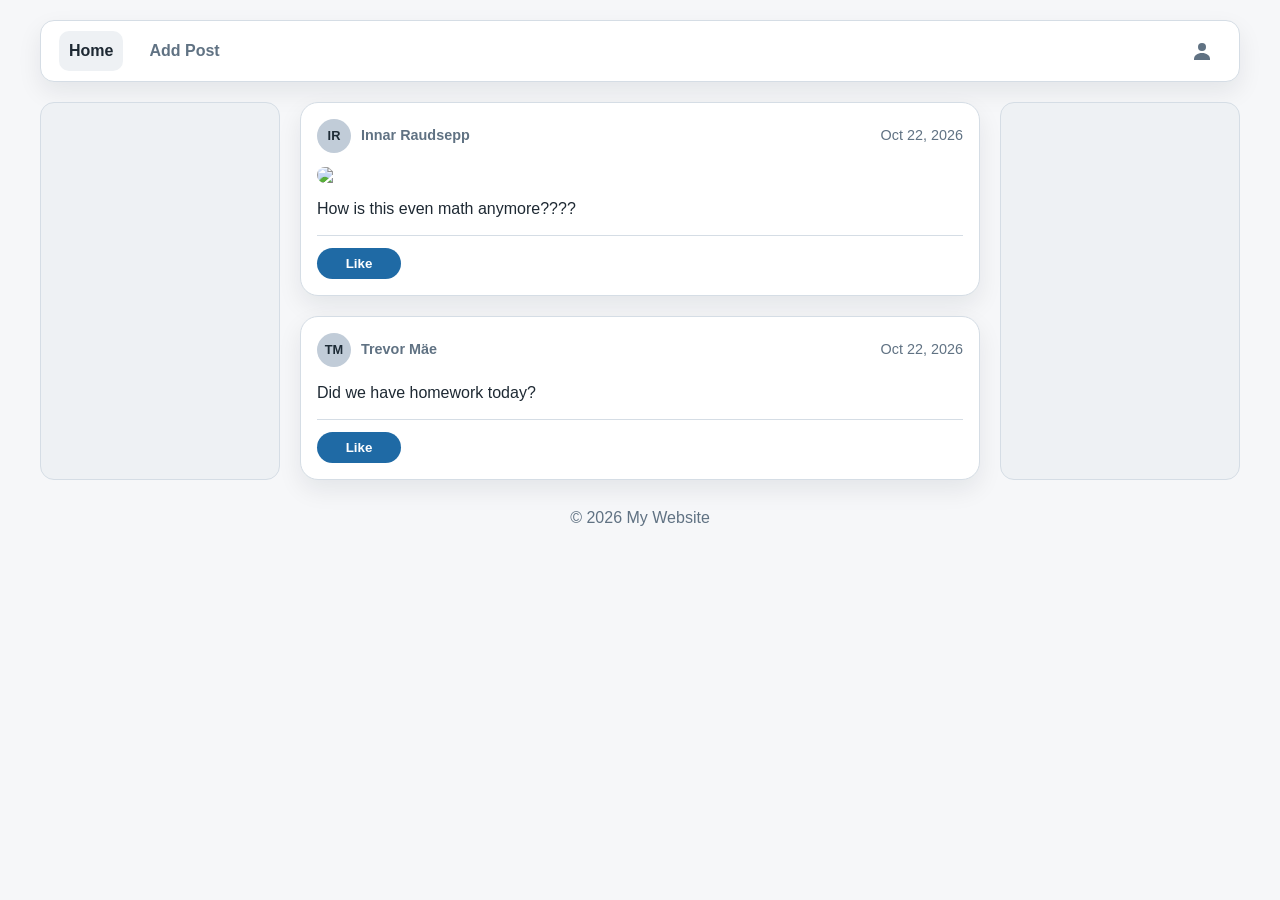
==== index.html @ f350a34e "Add initial HTML structure for addPost and login pages; create main CSS file for styling" ====
<!DOCTYPE html>
<html lang="en">
<head>
    <meta charset="UTF-8">
    <meta name="viewport" content="width=device-width, initial-scale=1.0">
    <link rel="stylesheet" href="main.css">
    <title>Home Feed</title>
</head>
<body>
    <header>
        <nav class="navbar" aria-label="Main navigation">
            <div class="nav-links">
                <a href="index.html" class="active">Home</a>
                <a href="addPost.html">Add Post</a>
            </div>
            <a href="login.html" class="login" aria-label="Login">
                <svg viewBox="0 0 24 24" fill="currentColor" xmlns="http://www.w3.org/2000/svg" aria-hidden="true">
                    <circle cx="12" cy="8" r="4" />
                    <path d="M12 14c-4.42 0-8 2.58-8 6v1h16v-1c0-3.42-3.58-6-8-6z" />
                </svg>
            </a>
        </nav>
    </header>

    <div class="app-container">
        <aside class="sidebar-left sidebar">
        </aside>

        <main class="feed">
            <article class="post-card">
                <div class="post-header">
                    <div class="user-info">
                        <div class="avatar">IR</div>
                        <span>Innar Raudsepp</span>
                    </div>
                    <span class="post-date">Oct 22, 2026</span>
                </div>

                <img class="post-image" src="https://encrypted-tbn0.gstatic.com/images?q=tbn:ANd9GcQcKlD4mXFggwdlZX_rpuTDvDiGs2n6sMJZvWGIioIKNQ&s=10">

                <p class="post-message">How is this even math anymore????</p>

                <div class="post-footer">
                    <button class="like-btn" type="button">Like</button>
                </div>
            </article>

            <article class="post-card">
                <div class="post-header">
                    <div class="user-info">
                        <div class="avatar">TM</div>
                        <span>Trevor Mäe</span>
                    </div>
                    <span class="post-date">Oct 22, 2026</span>
                </div>

                <p class="post-message">Did we have homework today?</p>

                <div class="post-footer">
                    <button class="like-btn" type="button">Like</button>
                </div>
            </article>

        </main>

        <aside class="sidebar-right sidebar">
        </aside>
    </div>

    <footer class="footer">
        <p>&copy; 2026 My Website</p>
    </footer>
</body>
</html>
---- main.css ----
:root {
    --bg: #f6f7f9;
    --surface: #ffffff;
    --surface-muted: #eef1f4;
    --border: #d5dde5;
    --text: #1e2933;
    --text-muted: #607283;
    --brand: #1f6aa5;
    --brand-hover: #185583;
    --radius-sm: 10px;
    --radius-md: 14px;
    --radius-lg: 18px;
    --shadow: 0 10px 24px rgba(16, 24, 40, 0.08);
}

* {
    box-sizing: border-box;
    margin: 0;
    padding: 0;
}

body {
    background-color: var(--bg);
    color: var(--text);
    font-family: "Segoe UI", Tahoma, Geneva, Verdana, sans-serif;
    line-height: 1.5;
    padding: 20px;
}

a {
    color: inherit;
    text-decoration: none;
}

.navbar {
    align-items: center;
    background-color: var(--surface);
    border: 1px solid var(--border);
    border-radius: var(--radius-md);
    box-shadow: var(--shadow);
    display: flex;
    justify-content: space-between;
    margin: 0 auto 20px;
    max-width: 1200px;
    min-height: 60px;
    padding: 10px 18px;
}

.nav-links {
    display: flex;
    gap: 16px;
}

.nav-links a {
    border-radius: var(--radius-sm);
    color: var(--text-muted);
    font-weight: 600;
    padding: 8px 10px;
    transition: background-color 0.2s ease, color 0.2s ease;
}

.nav-links a:hover,
.nav-links a.active {
    background-color: var(--surface-muted);
    color: var(--text);
}

.login {
    align-items: center;
    color: var(--text-muted);
    display: inline-flex;
    height: 38px;
    justify-content: center;
    width: 38px;
}

.login svg {
    height: 24px;
    width: 24px;
}

.app-container {
    align-items: flex-start;
    display: grid;
    gap: 20px;
    grid-template-columns: 240px minmax(320px, 1fr) 240px;
    margin: 0 auto;
    max-width: 1200px;
}

.sidebar {
    background-color: var(--surface-muted);
    border: 1px solid var(--border);
    border-radius: var(--radius-md);
    min-height: 320px;
    height: 100%; ;
    padding: 16px;
    position: sticky;
    top: 20px;
}

.feed {
    display: flex;
    flex-direction: column;
    gap: 20px;
}

.post-card {
    background-color: var(--surface);
    border: 1px solid var(--border);
    border-radius: var(--radius-lg);
    box-shadow: var(--shadow);
    display: flex;
    flex-direction: column;
    gap: 14px;
    overflow: hidden;
    padding: 16px;
}

.post-header {
    align-items: center;
    color: var(--text-muted);
    display: flex;
    font-size: 0.9rem;
    justify-content: space-between;
}

.user-info {
    align-items: center;
    display: flex;
    font-weight: 600;
    gap: 10px;
}

.avatar {
    align-items: center;
    background-color: #c1ccd8;
    border-radius: 999px;
    color: #1d2b36;
    display: flex;
    font-size: 0.8rem;
    font-weight: 700;
    height: 34px;
    justify-content: center;
    width: 34px;
}

.post-image {
    border-radius: var(--radius-sm);
    display: block;
    height: auto;
    object-fit: cover;
    width: 100%;
}

.post-message {
    font-size: 1rem;
}

.post-footer {
    border-top: 1px solid var(--border);
    padding-top: 12px;
}

.like-btn {
    background-color: var(--brand);
    border: none;
    border-radius: 999px;
    color: #ffffff;
    cursor: pointer;
    font-weight: 600;
    min-width: 84px;
    padding: 8px 14px;
    transition: background-color 0.2s ease;
}

.like-btn:hover {
    background-color: var(--brand-hover);
}

.footer {
    color: var(--text-muted);
    margin: 26px auto 6px;
    max-width: 1200px;
    text-align: center;
}

@media (max-width: 1024px) {
    .app-container {
        grid-template-columns: 1fr;
    }

    .sidebar {
        display: none;
    }
}
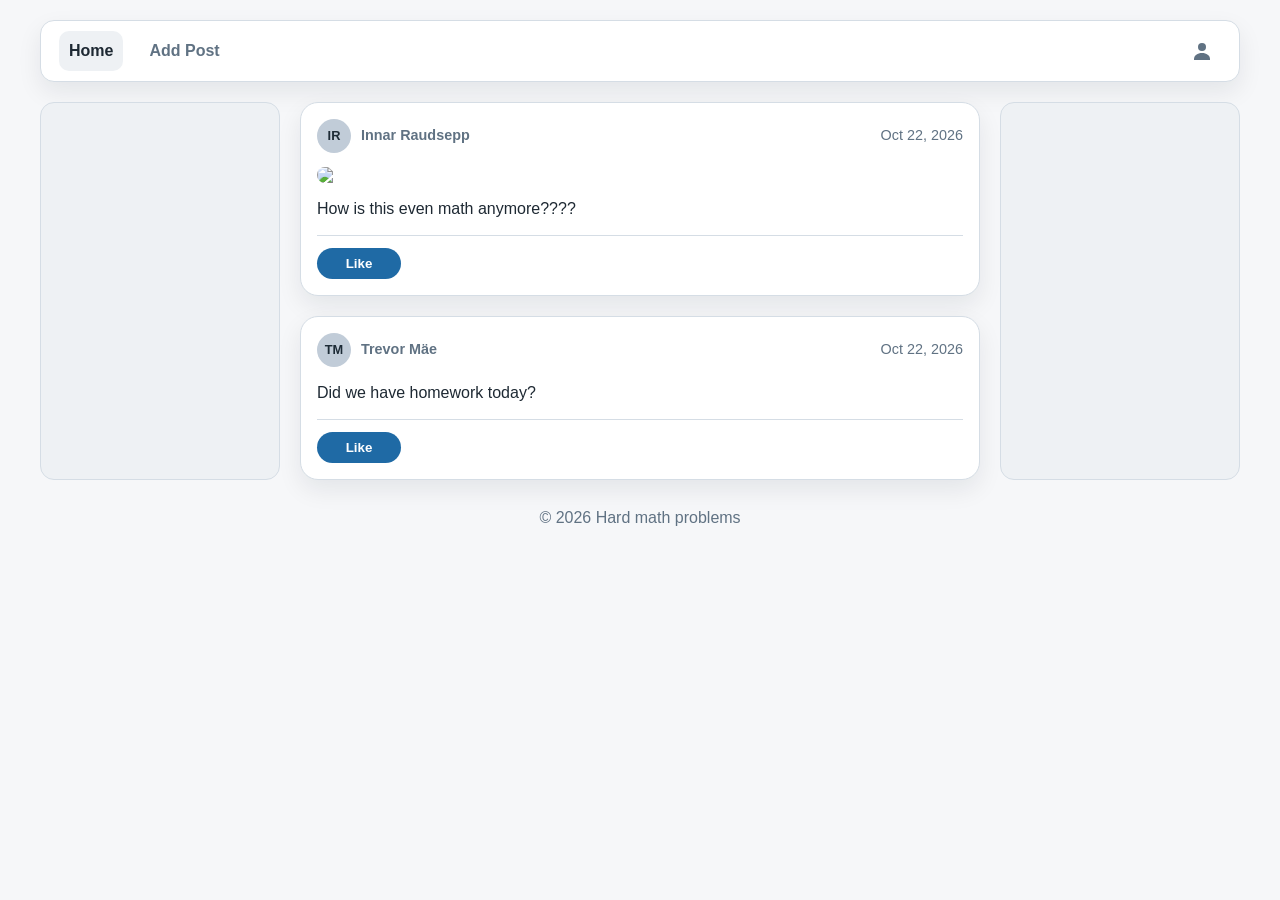
==== commit b9b24ad1: "Update footer copyright text to reflect correct attribution" ====
--- a/index.html
+++ b/index.html
@@ -68,7 +68,7 @@
     </div>
 
     <footer class="footer">
-        <p>&copy; 2026 My Website</p>
+        <p>&copy; 2026 Hard math problems</p>
     </footer>
 </body>
 </html>
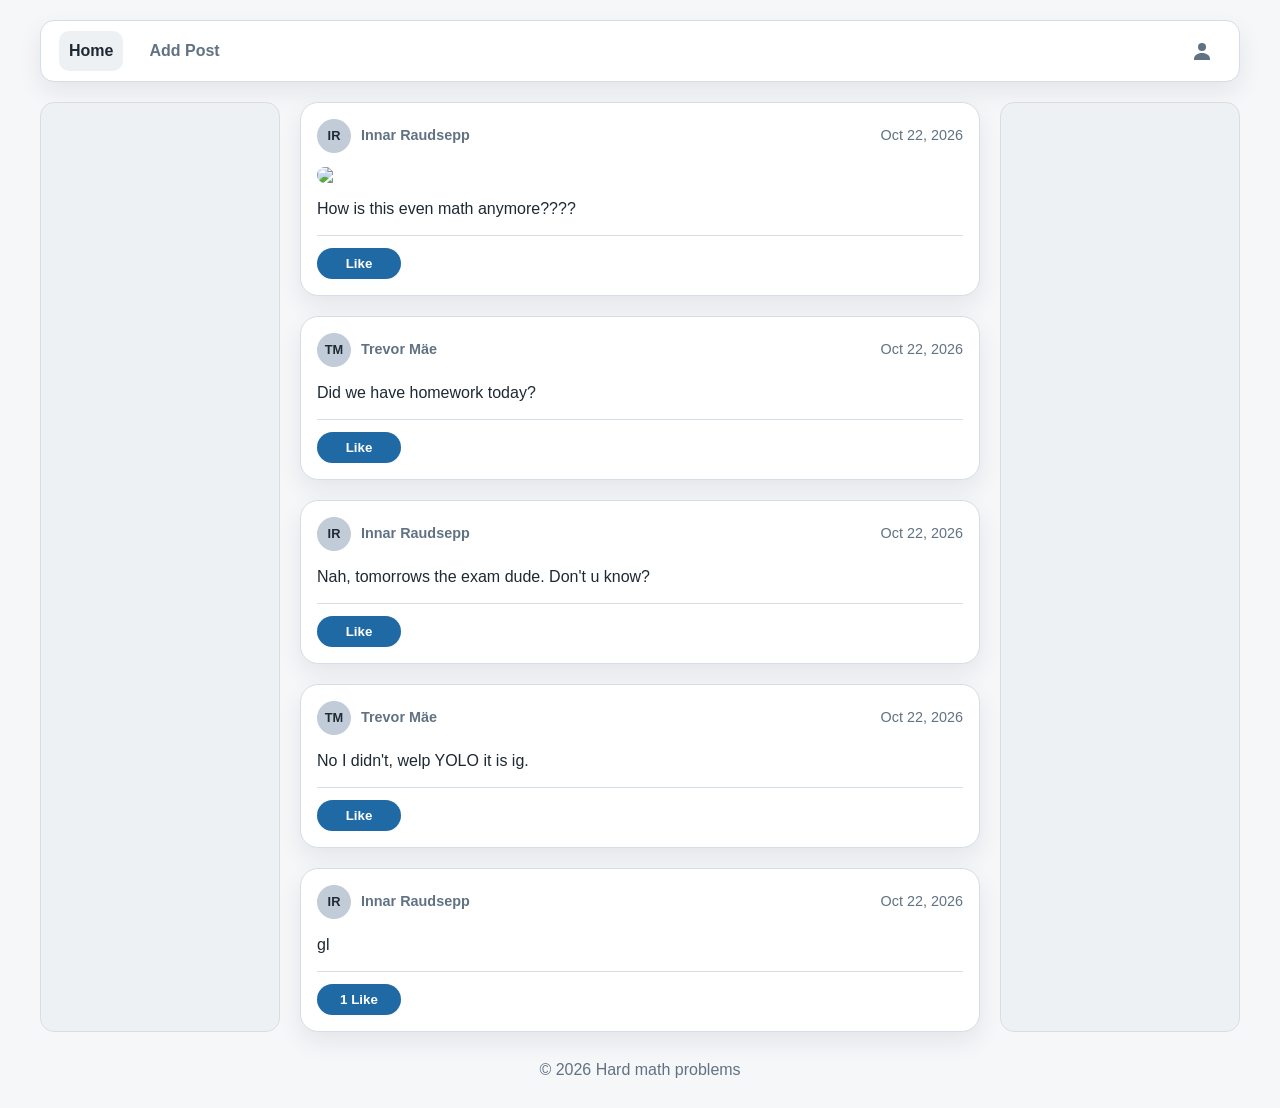
==== commit 8f1460e9: "Add  3 new posts with user information and messages to the feed" ====
--- a/index.html
+++ b/index.html
@@ -60,6 +60,51 @@
                     <button class="like-btn" type="button">Like</button>
                 </div>
             </article>
+            <article class="post-card">
+                <div class="post-header">
+                    <div class="user-info">
+                        <div class="avatar">IR</div>
+                        <span>Innar Raudsepp</span>
+                    </div>
+                    <span class="post-date">Oct 22, 2026</span>
+                </div>
+
+                <p class="post-message"> Nah, tomorrows the exam dude. Don't u know?</p>
+
+                <div class="post-footer">
+                    <button class="like-btn" type="button">Like</button>
+                </div>
+            </article>
+            <article class="post-card">
+                <div class="post-header">
+                    <div class="user-info">
+                        <div class="avatar">TM</div>
+                        <span>Trevor Mäe</span>
+                    </div>
+                    <span class="post-date">Oct 22, 2026</span>
+                </div>
+
+                <p class="post-message">No I didn't, welp YOLO it is ig.</p>
+
+                <div class="post-footer">
+                    <button class="like-btn" type="button">Like</button>
+                </div>
+            </article>
+            <article class="post-card">
+                <div class="post-header">
+                    <div class="user-info">
+                        <div class="avatar">IR</div>
+                        <span>Innar Raudsepp</span>
+                    </div>
+                    <span class="post-date">Oct 22, 2026</span>
+                </div>
+
+                <p class="post-message"> gl</p>
+
+                <div class="post-footer">
+                    <button class="like-btn" type="button">1 Like</button>
+                </div>
+            </article>
 
         </main>
 
--- a/main.css
+++ b/main.css
@@ -185,6 +185,84 @@
     text-align: center;
 }
 
+.app-container.form-page {
+    display: flex;
+    justify-content: center;
+}
+
+.form-card {
+    width: 100%;
+    max-width: 420px;
+    margin: 40px auto;
+}
+
+.login-card {
+    text-align: center;
+}
+
+.accent-link {
+    color: var(--brand);
+    display: inline-block;
+    margin: 6px 0;
+}
+
+.accent-link:hover {
+    text-decoration: underline;
+}
+
+a + .subtext {
+    color: var(--text-muted);
+    margin: 4px 0;
+}
+
+p ~ h3 {
+    margin-bottom: 16px;
+    color: var(--text);
+    font-weight: 600;
+}
+
+.form-group {
+    display: flex;
+    flex-direction: row;
+    gap: 6px;
+    margin-bottom: 16px;
+    text-align: left;
+}
+
+.form-group label {
+    font-weight: 600;
+    color: var(--text);
+}
+
+textarea,
+input[type="email"],
+input[type="password"],
+input[type="file"] {
+    width: 100%;
+    padding: 10px;
+    border: 1px solid var(--border);
+    border-radius: var(--radius-sm);
+    background-color: var(--surface);
+    color: var(--text);
+    font-family: inherit;
+}
+
+textarea {
+    min-height: 120px;
+    resize: vertical;
+}
+
+.form-actions > .like-btn,
+.login-form > .like-btn {
+    width: 100%;
+    margin-top: 10px;
+}
+
+.forget-pass {
+    margin-top: 14px;
+    font-size: 0.9rem;
+}
+
 @media (max-width: 1024px) {
     .app-container {
         grid-template-columns: 1fr;
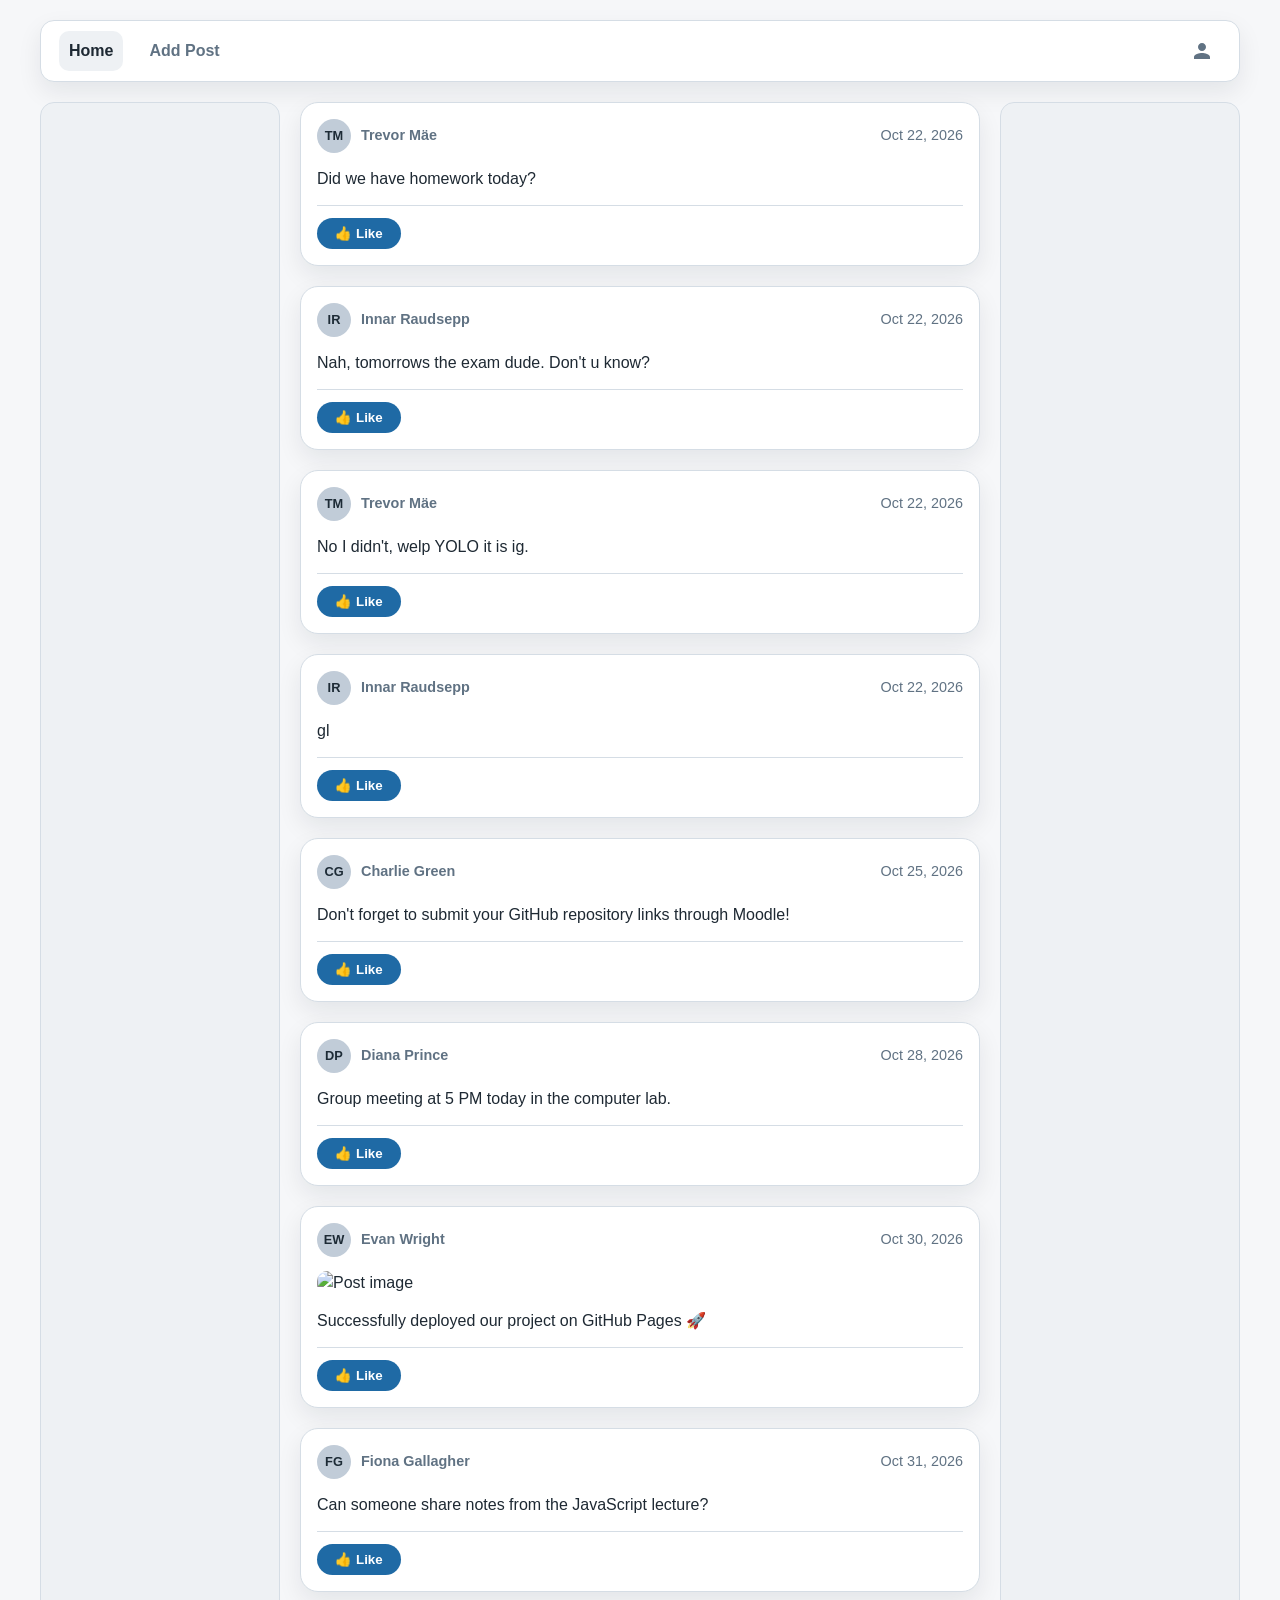
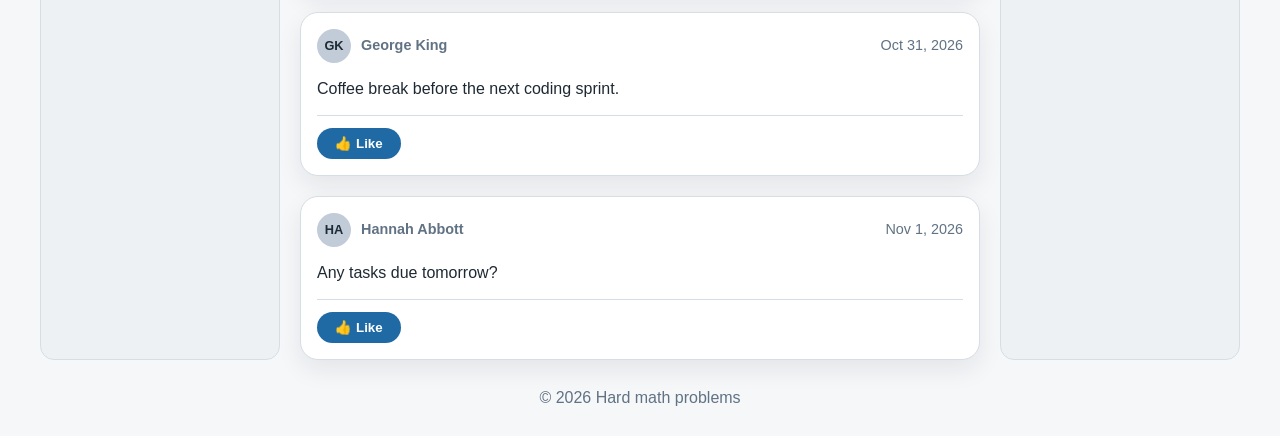
==== commit 7c77ebd8: "Added dynamic JSON rendering and profile dropdown" ====
--- a/index.html
+++ b/index.html
@@ -13,12 +13,20 @@
                 <a href="index.html" class="active">Home</a>
                 <a href="addPost.html">Add Post</a>
             </div>
-            <a href="login.html" class="login" aria-label="Login">
-                <svg viewBox="0 0 24 24" fill="currentColor" xmlns="http://www.w3.org/2000/svg" aria-hidden="true">
-                    <circle cx="12" cy="8" r="4" />
-                    <path d="M12 14c-4.42 0-8 2.58-8 6v1h16v-1c0-3.42-3.58-6-8-6z" />
-                </svg>
-            </a>
+            <div class="profile-menu-container">
+                <a href="#" id="profile-btn" class="login" title="User Profile">
+                    <svg viewBox="0 0 24 24" fill="currentColor">
+                        <path d="M12 12c2.21 0 4-1.79 4-4s-1.79-4-4-4-4 1.79-4 4 1.79 4 4 4zm0 2c-2.67 0-8 1.34-8 4v2h16v-2c0-2.66-5.33-4-8-4z"/>
+                    </svg>
+                </a>
+
+                <!-- Dropdown Menu (Figures 2 & 3) -->
+                <div id="dropdown-menu" class="dropdown-content hidden">
+                    <p class="dropdown-name">John Doe</p>
+                    <p class="dropdown-email">john.doe@ut.ee</p>
+                    <a href="login.html" class="dropdown-logout">Logout</a>
+                </div>
+            </div>
         </nav>
     </header>
 
@@ -26,87 +34,7 @@
         <aside class="sidebar-left sidebar">
         </aside>
 
-        <main class="feed">
-            <article class="post-card">
-                <div class="post-header">
-                    <div class="user-info">
-                        <div class="avatar">IR</div>
-                        <span>Innar Raudsepp</span>
-                    </div>
-                    <span class="post-date">Oct 22, 2026</span>
-                </div>
-
-                <img class="post-image" src="https://encrypted-tbn0.gstatic.com/images?q=tbn:ANd9GcQcKlD4mXFggwdlZX_rpuTDvDiGs2n6sMJZvWGIioIKNQ&s=10">
-
-                <p class="post-message">How is this even math anymore????</p>
-
-                <div class="post-footer">
-                    <button class="like-btn" type="button">Like</button>
-                </div>
-            </article>
-
-            <article class="post-card">
-                <div class="post-header">
-                    <div class="user-info">
-                        <div class="avatar">TM</div>
-                        <span>Trevor Mäe</span>
-                    </div>
-                    <span class="post-date">Oct 22, 2026</span>
-                </div>
-
-                <p class="post-message">Did we have homework today?</p>
-
-                <div class="post-footer">
-                    <button class="like-btn" type="button">Like</button>
-                </div>
-            </article>
-            <article class="post-card">
-                <div class="post-header">
-                    <div class="user-info">
-                        <div class="avatar">IR</div>
-                        <span>Innar Raudsepp</span>
-                    </div>
-                    <span class="post-date">Oct 22, 2026</span>
-                </div>
-
-                <p class="post-message"> Nah, tomorrows the exam dude. Don't u know?</p>
-
-                <div class="post-footer">
-                    <button class="like-btn" type="button">Like</button>
-                </div>
-            </article>
-            <article class="post-card">
-                <div class="post-header">
-                    <div class="user-info">
-                        <div class="avatar">TM</div>
-                        <span>Trevor Mäe</span>
-                    </div>
-                    <span class="post-date">Oct 22, 2026</span>
-                </div>
-
-                <p class="post-message">No I didn't, welp YOLO it is ig.</p>
-
-                <div class="post-footer">
-                    <button class="like-btn" type="button">Like</button>
-                </div>
-            </article>
-            <article class="post-card">
-                <div class="post-header">
-                    <div class="user-info">
-                        <div class="avatar">IR</div>
-                        <span>Innar Raudsepp</span>
-                    </div>
-                    <span class="post-date">Oct 22, 2026</span>
-                </div>
-
-                <p class="post-message"> gl</p>
-
-                <div class="post-footer">
-                    <button class="like-btn" type="button">1 Like</button>
-                </div>
-            </article>
-
-        </main>
+        <main class="feed" id="posts-feed"></main>
 
         <aside class="sidebar-right sidebar">
         </aside>
@@ -115,5 +43,6 @@
     <footer class="footer">
         <p>&copy; 2026 Hard math problems</p>
     </footer>
+    <script src="renderPosts.js"></script>
 </body>
 </html>
--- a/main.css
+++ b/main.css
@@ -273,3 +273,54 @@
     }
 }
 
+.profile-menu-container {
+    position: relative;
+    display: inline-block;
+}
+
+.dropdown-content {
+    position: absolute;
+    right: 0;
+    top: 50px;
+    background-color: var(--surface);
+    border: 1px solid var(--border);
+    border-radius: var(--radius-md);
+    box-shadow: var(--shadow);
+    width: 200px;
+    padding: 16px;
+    display: flex;
+    flex-direction: column;
+    gap: 8px;
+    z-index: 100;
+    text-align: left;
+}
+
+.dropdown-content.hidden {
+    display: none;
+}
+
+.dropdown-name {
+    font-weight: bold;
+    color: var(--text);
+    font-size: 0.95rem;
+}
+
+.dropdown-email {
+    color: var(--text-muted);
+    font-size: 0.85rem;
+    margin-bottom: 6px;
+    border-bottom: 1px solid var(--border);
+    padding-bottom: 8px;
+}
+
+.dropdown-logout {
+    color: var(--brand);
+    font-weight: 600;
+    font-size: 0.9rem;
+    text-decoration: none;
+    padding: 4px 0;
+}
+
+.dropdown-logout:hover {
+    text-decoration: underline;
+}
